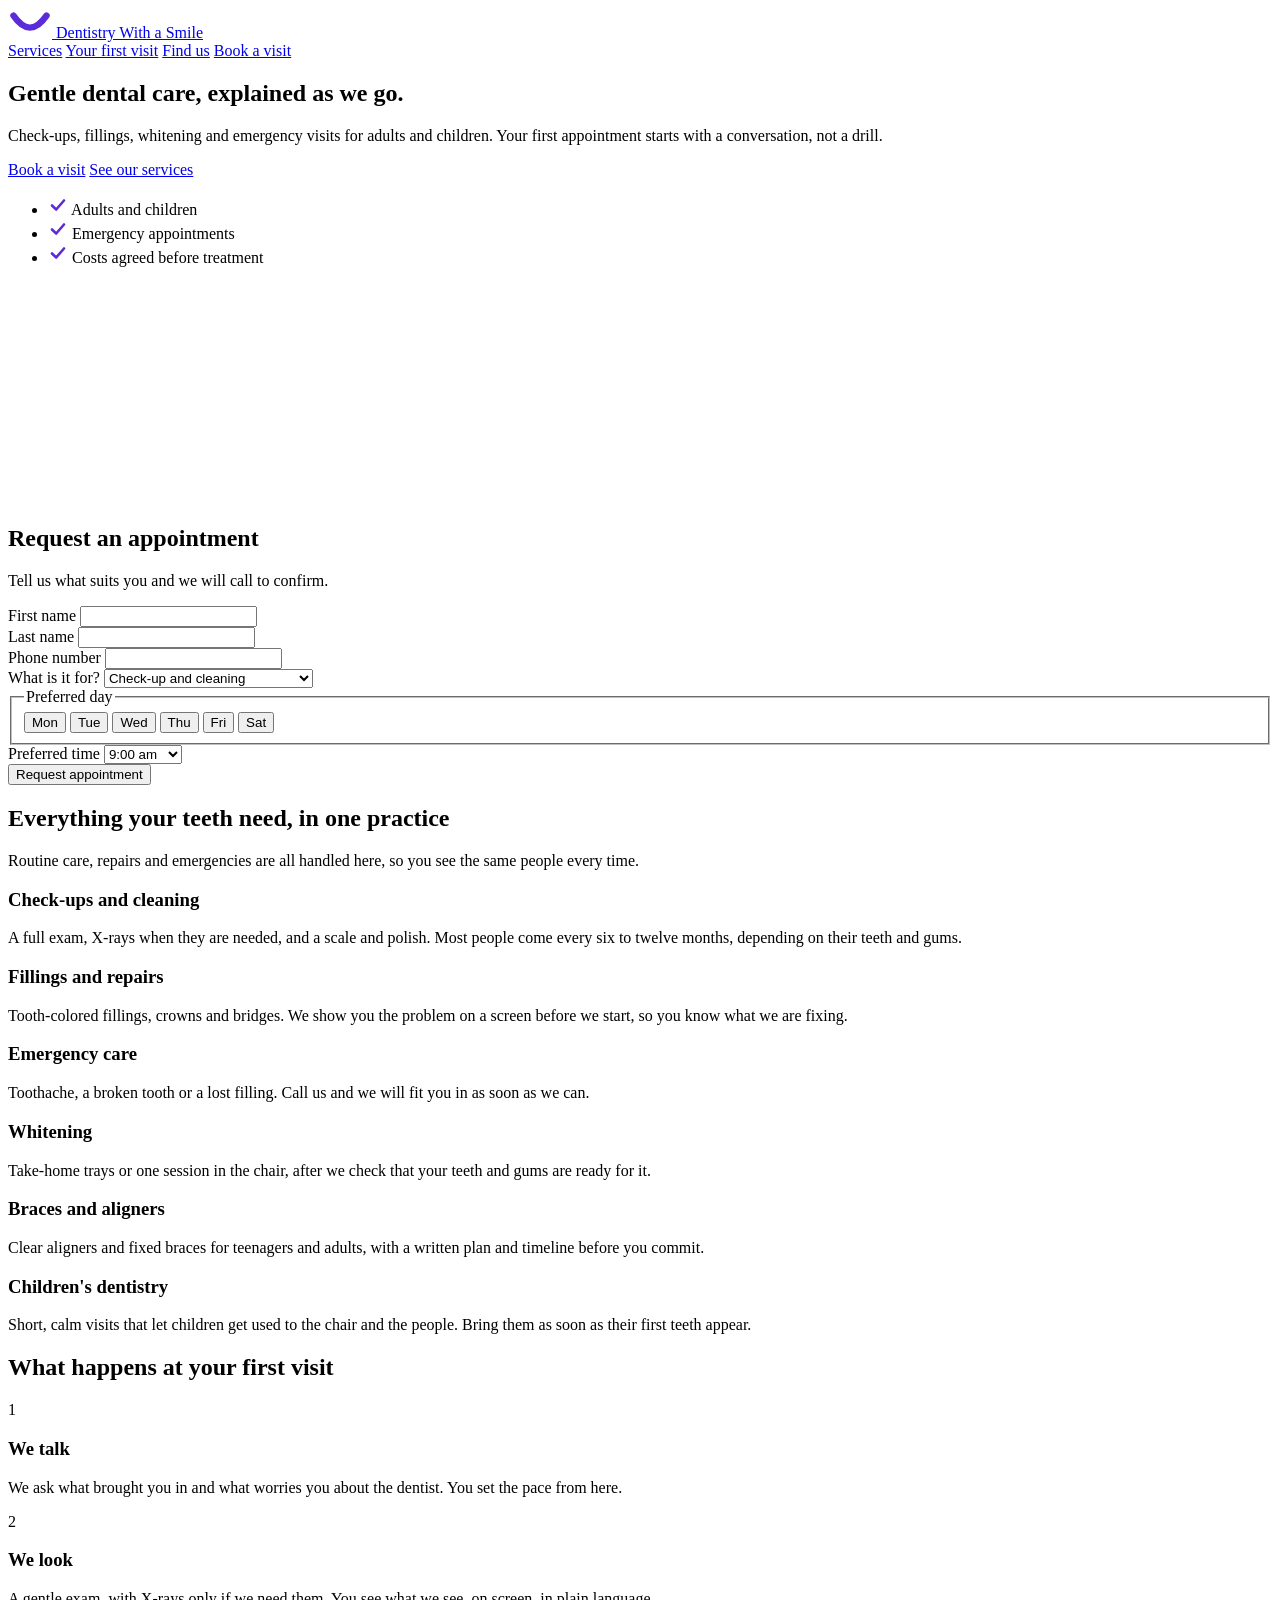
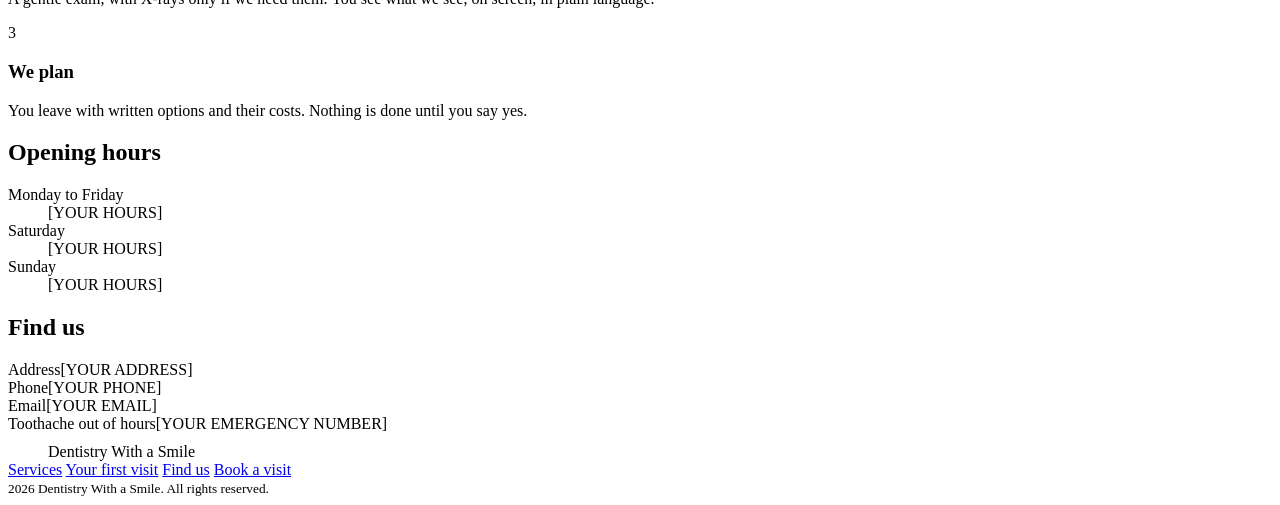
==== Dental/index.html @ fc87caff "Add files via upload" ====
<!doctype html>
<html lang="en">
<head>
<meta charset="utf-8">
<meta name="viewport" content="width=device-width, initial-scale=1">
<title>Lilac Row Dental</title>
<link rel="stylesheet" href="style.css">
<link rel="preconnect" href="https://fonts.googleapis.com">
<link rel="preconnect" href="https://fonts.gstatic.com" crossorigin>
<link rel="stylesheet" href="https://fonts.googleapis.com/css2?family=Bricolage+Grotesque:opsz,wght@12..96,500;12..96,700&family=Figtree:wght@400;500;600;700&display=swap">
<style>

</style>
</head>
<body>

<header>
  <div class="wrap header-inner">
    <a class="logo" href="#top">
      <svg viewBox="0 0 48 32" width="44" height="30" aria-hidden="true">
        <path d="M6 8 Q24 34 42 8" fill="none" stroke="#5B2BD9" stroke-width="7" stroke-linecap="round"></path>
      </svg>
      <span class="logo-name">Dentistry With a Smile</span>
    </a>
    <nav class="nav">
      <a href="#services">Services</a>
      <a href="#first-visit">Your first visit</a>
      <a href="#visit">Find us</a>
      <a class="nav-cta" href="#book">Book a visit</a>
    </nav>
  </div>
</header>

<main>
  <section id="top" class="hero">
    <div class="wrap hero-inner">
      <div class="hero-copy">
        <h1>Gentle dental care, explained as we go.</h1>
        <p class="hero-lead">Check-ups, fillings, whitening and emergency visits for adults and children. Your first appointment starts with a conversation, not a drill.</p>
        <div class="hero-actions">
          <a class="btn btn-primary" href="#book">Book a visit</a>
          <a class="btn btn-outline" href="#services">See our services</a>
        </div>
        <ul class="checks">
          <li>
            <svg viewBox="0 0 20 20" width="20" height="20" aria-hidden="true"><path d="M4 10.5 8.2 14.5 16 5.5" fill="none" stroke="#5B2BD9" stroke-width="2.6" stroke-linecap="round" stroke-linejoin="round"></path></svg>
            Adults and children
          </li>
          <li>
            <svg viewBox="0 0 20 20" width="20" height="20" aria-hidden="true"><path d="M4 10.5 8.2 14.5 16 5.5" fill="none" stroke="#5B2BD9" stroke-width="2.6" stroke-linecap="round" stroke-linejoin="round"></path></svg>
            Emergency appointments
          </li>
          <li>
            <svg viewBox="0 0 20 20" width="20" height="20" aria-hidden="true"><path d="M4 10.5 8.2 14.5 16 5.5" fill="none" stroke="#5B2BD9" stroke-width="2.6" stroke-linecap="round" stroke-linejoin="round"></path></svg>
            Costs agreed before treatment
          </li>
        </ul>
      </div>

      <div id="book" class="panel">
        <svg class="panel-arc" viewBox="0 0 520 90" aria-hidden="true">
          <path d="M50 14 Q260 118 470 14" fill="none" stroke="#FFFFFF" stroke-opacity="0.5" stroke-width="16" stroke-linecap="round"></path>
        </svg>
        <form class="card" id="booking-form">
          <div>
            <h2>Request an appointment</h2>
            <p class="sub">Tell us what suits you and we will call to confirm.</p>
          </div>
          <div class="row">
            <div class="field">
              <label for="pt-fname">First name</label>
              <input class="input" id="pt-fname" type="text" autocomplete="given-name">
            </div>
            <div class="field">
              <label for="pt-lname">Last name</label>
              <input class="input" id="pt-lname" type="text" autocomplete="family-name">
            </div>
            <div class="field">
              <label for="pt-phone">Phone number</label>
              <input class="input" id="pt-phone" type="tel" autocomplete="tel" maxlength="11">
            </div>
          </div>
          <div class="field">
            <label for="pt-service">What is it for?</label>
            <select class="input" id="pt-service">
              <option>Check-up and cleaning</option>
              <option>Toothache or something broken</option>
              <option>Filling or repair</option>
              <option>Whitening</option>
              <option>Braces or aligners</option>
              <option>My child's first visit</option>
            </select>
          </div>
          <fieldset class="group" data-chips="day">
            <legend class="group-label">Preferred day</legend>
            <div class="chips">
              <button class="chip" type="button" aria-pressed="false">Mon</button>
              <button class="chip" type="button" aria-pressed="true">Tue</button>
              <button class="chip" type="button" aria-pressed="false">Wed</button>
              <button class="chip" type="button" aria-pressed="false">Thu</button>
              <button class="chip" type="button" aria-pressed="false">Fri</button>
              <button class="chip" type="button" aria-pressed="false">Sat</button>
            </div>
          </fieldset>
          <div class="field">
            <label for="pt-time">Preferred time</label>
            <select class="input" id="pt-time">
              <option>9:00 am</option>
              <option>10:00 am</option>
              <option>11:00 am</option>
              <option>12:00 pm</option>
              <option>1:00 pm</option>
              <option>2:00 pm</option>
              <option>3:00 pm</option>
              <option>4:00 pm</option>
              <option>5:00 pm</option>
              <option>6:00 pm</option>
              <option>7:00 pm</option>
              <option>8:00 pm</option>
              <option>9:00 pm</option>
            </select>

          </div>
          <button class="btn btn-primary" type="submit">Request appointment</button>
          <p id="booking-status" class="status" role="status" aria-live="polite"></p>
        </form>
      </div>
    </div>
  </section>

  <section id="services" class="section">
    <div class="wrap services">
      <div class="section-head">
        <h2 class="h2">Everything your teeth need, in one practice</h2>
        <p>Routine care, repairs and emergencies are all handled here, so you see the same people every time.</p>
      </div>
      <div class="service-grid">
        <div class="service">
          <h3>Check-ups and cleaning</h3>
          <p>A full exam, X-rays when they are needed, and a scale and polish. Most people come every six to twelve months, depending on their teeth and gums.</p>
        </div>
        <div class="service">
          <h3>Fillings and repairs</h3>
          <p>Tooth-colored fillings, crowns and bridges. We show you the problem on a screen before we start, so you know what we are fixing.</p>
        </div>
        <div class="service">
          <h3>Emergency care</h3>
          <p>Toothache, a broken tooth or a lost filling. Call us and we will fit you in as soon as we can.</p>
        </div>
        <div class="service">
          <h3>Whitening</h3>
          <p>Take-home trays or one session in the chair, after we check that your teeth and gums are ready for it.</p>
        </div>
        <div class="service">
          <h3>Braces and aligners</h3>
          <p>Clear aligners and fixed braces for teenagers and adults, with a written plan and timeline before you commit.</p>
        </div>
        <div class="service">
          <h3>Children's dentistry</h3>
          <p>Short, calm visits that let children get used to the chair and the people. Bring them as soon as their first teeth appear.</p>
        </div>
      </div>
    </div>
  </section>

  <section id="first-visit" class="section steps-section">
    <div class="wrap steps-wrap">
      <h2 class="h2">What happens at your first visit</h2>
      <div class="steps">
        <div class="step">
          <span class="step-num">1</span>
          <h3>We talk</h3>
          <p>We ask what brought you in and what worries you about the dentist. You set the pace from here.</p>
        </div>
        <div class="step">
          <span class="step-num">2</span>
          <h3>We look</h3>
          <p>A gentle exam, with X-rays only if we need them. You see what we see, on screen, in plain language.</p>
        </div>
        <div class="step">
          <span class="step-num">3</span>
          <h3>We plan</h3>
          <p>You leave with written options and their costs. Nothing is done until you say yes.</p>
        </div>
      </div>
    </div>
  </section>

  <section id="visit" class="section">
    <div class="wrap visit-inner">
      <div class="hours">
        <h2 class="h2">Opening hours</h2>
        <dl>
          <div class="item"><dt>Monday to Friday</dt><dd>[YOUR HOURS]</dd></div>
          <div class="item"><dt>Saturday</dt><dd>[YOUR HOURS]</dd></div>
          <div class="item"><dt>Sunday</dt><dd>[YOUR HOURS]</dd></div>
        </dl>
      </div>
      <div class="contact">
        <h2>Find us</h2>
        <div><span class="label">Address</span><span class="value">[YOUR ADDRESS]</span></div>
        <div><span class="label">Phone</span><span class="value">[YOUR PHONE]</span></div>
        <div><span class="label">Email</span><span class="value">[YOUR EMAIL]</span></div>
        <div><span class="label">Toothache out of hours</span><span class="value">[YOUR EMERGENCY NUMBER]</span></div>
      </div>
    </div>
  </section>
</main>

<footer class="footer">
  <div class="wrap footer-inner">
    <div class="logo">
      <svg viewBox="0 0 48 32" width="36" height="24" aria-hidden="true">
        <path d="M6 8 Q24 34 42 8" fill="none" stroke="#FFFFFF" stroke-width="7" stroke-linecap="round"></path>
      </svg>
      <span class="logo-name">Dentistry With a Smile</span>
    </div>
    <nav>
      <a href="#services">Services</a>
      <a href="#first-visit">Your first visit</a>
      <a href="#visit">Find us</a>
      <a href="#book">Book a visit</a>
    </nav>
    <small>2026 Dentistry With a Smile. All rights reserved.</small>
  </div>
</footer>
<script src="Booking.js" defer></script>
</body>
</html>
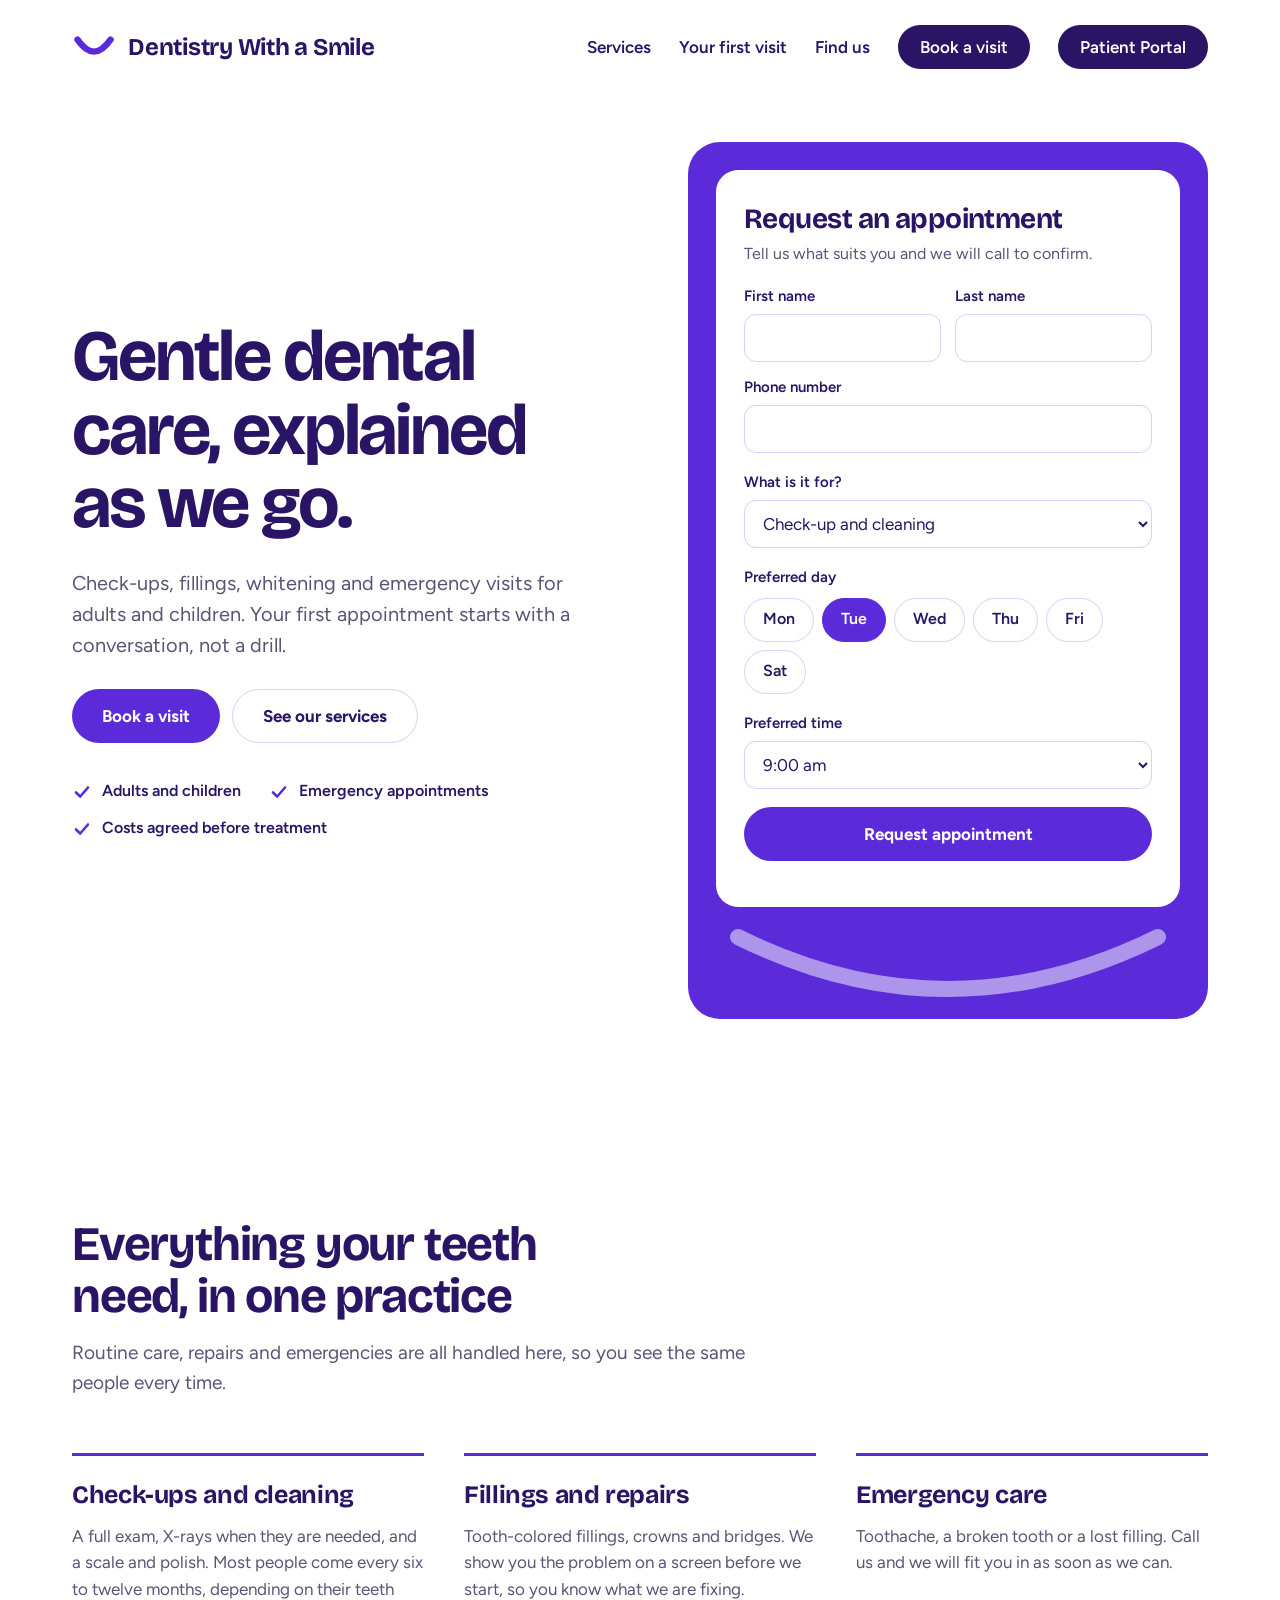
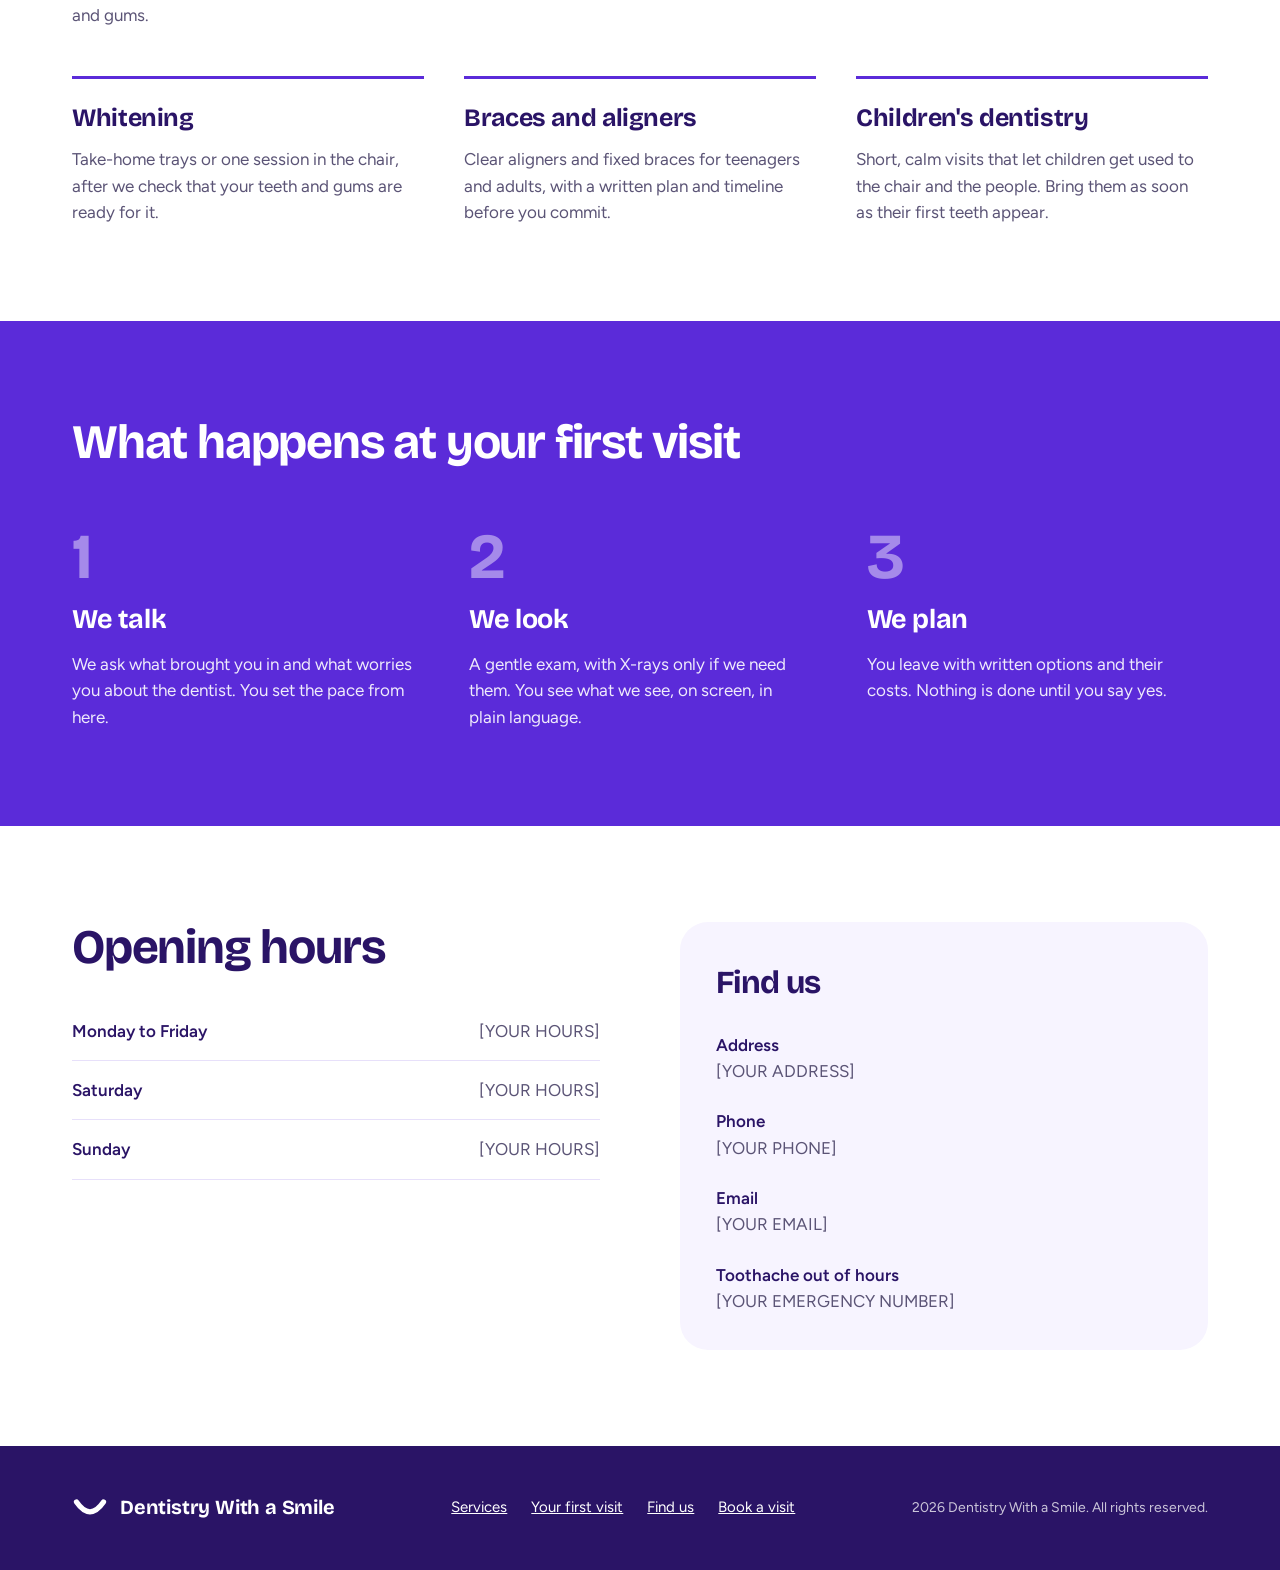
==== commit 34fca90e: "Add files via upload added patient" ====
--- a/Dental/index.html
+++ b/Dental/index.html
@@ -4,7 +4,7 @@
 <meta charset="utf-8">
 <meta name="viewport" content="width=device-width, initial-scale=1">
 <title>Lilac Row Dental</title>
-<link rel="stylesheet" href="style.css">
+<link rel="stylesheet" href="styles/style.css">
 <link rel="preconnect" href="https://fonts.googleapis.com">
 <link rel="preconnect" href="https://fonts.gstatic.com" crossorigin>
 <link rel="stylesheet" href="https://fonts.googleapis.com/css2?family=Bricolage+Grotesque:opsz,wght@12..96,500;12..96,700&family=Figtree:wght@400;500;600;700&display=swap">
@@ -27,6 +27,7 @@
       <a href="#first-visit">Your first visit</a>
       <a href="#visit">Find us</a>
       <a class="nav-cta" href="#book">Book a visit</a>
+      <a class="nav-cta" href="#patient-portal">Patient Portal</a>
     </nav>
   </div>
 </header>
@@ -224,6 +225,6 @@
     <small>2026 Dentistry With a Smile. All rights reserved.</small>
   </div>
 </footer>
-<script src="Booking.js" defer></script>
+<script src="Javascript/Booking.js" defer></script>
 </body>
 </html>
--- a/Dental/styles/style.css
+++ b/Dental/styles/style.css
@@ -0,0 +1,236 @@
+:root {
+  --violet: #5B2BD9;
+  --ink: #2A1466;
+  --muted: #5B5476;
+  --tint: #F7F4FF;
+  --line: #D9CFF7;
+  --line-soft: #E7E0FA;
+  --white: #FFFFFF;
+  --display: 'Bricolage Grotesque', system-ui, sans-serif;
+  --body: 'Figtree', system-ui, sans-serif;
+}
+
+* { box-sizing: border-box; }
+html { scroll-behavior: smooth; }
+body {
+  margin: 0;
+  background: var(--white);
+  color: var(--ink);
+  font-family: var(--body);
+  font-size: 17px;
+  line-height: 1.55;
+}
+a { color: inherit; }
+a:focus-visible, button:focus-visible, input:focus-visible, select:focus-visible {
+  outline: 3px solid #9B7BFF;
+  outline-offset: 2px;
+}
+h1, h2, h3 { margin: 0; font-family: var(--display); font-weight: 700; }
+p { margin: 0; }
+
+.wrap {
+  max-width: 1200px;
+  margin: 0 auto;
+  padding-left: max(32px, env(safe-area-inset-left, 0px));
+  padding-right: max(32px, env(safe-area-inset-right, 0px));
+}
+.section { padding-block: 96px; }
+.h2 {
+  font-size: clamp(32px, 4.4vw, 48px);
+  line-height: 1.08;
+  letter-spacing: -0.025em;
+  text-wrap: balance;
+}
+
+/* Buttons */
+.btn {
+  display: inline-flex;
+  align-items: center;
+  justify-content: center;
+  min-height: 54px;
+  padding: 0 30px;
+  border-radius: 999px;
+  font: inherit;
+  font-weight: 700;
+  font-size: 17px;
+  text-decoration: none;
+  cursor: pointer;
+  border: 0;
+}
+.btn:hover { opacity: 0.; transform: translateY(-1px); }
+.btn-primary { background: var(--violet); color: var(--white); }
+.btn-outline { border: 1.5px solid var(--line); color: var(--ink); background: transparent; }
+
+/* Header */
+.header-inner {
+  display: flex;
+  flex-wrap: wrap;
+  align-items: center;
+  justify-content: space-between;
+  gap: 16px 32px;
+  padding-block: 24px;
+}
+.logo { display: flex; align-items: center; gap: 12px; text-decoration: none; }
+.logo-name { font-family: var(--display); font-weight: 700; font-size: 24px; letter-spacing: -0.01em; }
+.nav { display: flex; flex-wrap: wrap; align-items: center; gap: 8px 28px; font-weight: 600; }
+.nav a { text-decoration: none; padding: 10px 0; }
+.nav .nav-cta {
+  display: inline-flex;
+  align-items: center;
+  min-height: 44px;
+  padding: 0 22px;
+  border-radius: 999px;
+  background: var(--ink);
+  color: var(--white);
+}
+
+/* Hero */
+.hero { padding: 48px 0 104px; }
+.hero-inner { display: flex; flex-wrap: wrap; align-items: center; gap: 56px; }
+.hero-copy { flex: 1 1 480px; min-width: 0; display: flex; flex-direction: column; gap: 28px; }
+.hero h1 {
+  font-size: clamp(42px, 6vw, 72px);
+  line-height: 1.02;
+  letter-spacing: -0.03em;
+  text-wrap: balance;
+}
+.hero-lead { max-width: 520px; font-size: 20px; color: var(--muted); }
+.hero-actions { display: flex; flex-wrap: wrap; gap: 12px; }
+.checks {
+  list-style: none;
+  margin: 8px 0 0;
+  padding: 0;
+  display: flex;
+  flex-wrap: wrap;
+  gap: 12px 28px;
+  font-weight: 600;
+  font-size: 16px;
+}
+.checks li { display: flex; align-items: center; gap: 10px; }
+
+/* Booking panel */
+.panel {
+  flex: 1 1 440px;
+  min-width: 0;
+  position: relative;
+  overflow: hidden;
+  border-radius: 32px;
+  background: var(--violet);
+  padding: 28px 28px 112px;
+}
+.panel-arc {
+  position: absolute;
+  left: 0;
+  bottom: 6px;
+  width: 100%;
+  height: auto;
+  display: block;
+}
+.card {
+  position: relative;
+  background: var(--white);
+  border-radius: 22px;
+  padding: 28px;
+  display: flex;
+  flex-direction: column;
+  gap: 18px;
+}
+.card h2 { font-size: 28px; letter-spacing: -0.02em; }
+.card .sub { font-size: 16px; color: var(--muted); }
+.row { display: flex; flex-wrap: wrap; gap: 14px; }
+.field { flex: 1 1 160px; min-width: 0; display: flex; flex-direction: column; gap: 6px; }
+.card > .field { flex: none; }
+.field label, .group-label { font-weight: 600; font-size: 15px; }
+.group legend { padding: 0; margin-bottom: 8px; }
+.input {
+  width: 100%;
+  min-height: 48px;
+  padding: 0 14px;
+  border-radius: 12px;
+  border: 1.5px solid var(--line);
+  background: var(--white);
+  color: var(--ink);
+  font: inherit;
+}
+.group { display: flex; flex-direction: column; gap: 8px; border: 0; padding: 0; margin: 0; min-width: 0; }
+.chips { display: flex; flex-wrap: wrap; gap: 8px; }
+.chip {
+  min-height: 44px;
+  padding: 0 18px;
+  border-radius: 999px;
+  border: 1.5px solid var(--line);
+  background: var(--white);
+  color: var(--ink);
+  font: inherit;
+  font-weight: 600;
+  font-size: 16px;
+  cursor: pointer;
+}
+.chip[aria-pressed="true"] { background: var(--violet); border-color: var(--violet); color: var(--white); }
+
+/* Services */
+.section-head { display: flex; flex-direction: column; gap: 16px; max-width: 680px; }
+.section-head p { font-size: 19px; color: var(--muted); }
+.services { display: flex; flex-direction: column; gap: 56px; }
+.service-grid { display: flex; flex-wrap: wrap; gap: 48px 40px; }
+.service {
+  flex: 1 1 300px;
+  min-width: 0;
+  border-top: 3px solid var(--violet);
+  padding-top: 20px;
+  display: flex;
+  flex-direction: column;
+  gap: 8px;
+}
+.service h3 { font-size: 25px; letter-spacing: -0.015em; }
+.service p { color: var(--muted); }
+
+/* First visit */
+.steps-section { background: var(--violet); color: var(--white); }
+.steps-wrap { display: flex; flex-direction: column; gap: 56px; }
+.steps-wrap .h2 { max-width: 700px; }
+.steps { display: flex; flex-wrap: wrap; gap: 48px 56px; }
+.step { flex: 1 1 280px; min-width: 0; display: flex; flex-direction: column; gap: 10px; }
+.step-num { font-family: var(--display); font-weight: 700; font-size: 64px; line-height: 1; color: rgba(255, 255, 255, 0.45); }
+.step h3 { font-size: 27px; letter-spacing: -0.015em; }
+.step p { color: rgba(255, 255, 255, 0.9); }
+
+/* Visit */
+.visit-inner { display: flex; flex-wrap: wrap; gap: 56px 80px; }
+.hours { flex: 1 1 400px; min-width: 0; display: flex; flex-direction: column; gap: 28px; }
+.hours dl { margin: 0; display: flex; flex-direction: column; }
+.hours .item { display: flex; justify-content: space-between; gap: 16px; padding: 16px 0; border-bottom: 1.5px solid var(--line-soft); }
+.hours dt { font-weight: 600; }
+.hours dd { margin: 0; color: var(--muted); }
+.contact {
+  flex: 1 1 400px;
+  min-width: 0;
+  background: var(--tint);
+  border-radius: 28px;
+  padding: 36px;
+  display: flex;
+  flex-direction: column;
+  gap: 24px;
+}
+.contact h2 { font-size: 32px; letter-spacing: -0.02em; }
+.contact .label { display: block; font-weight: 600; }
+.contact .value { display: block; color: var(--muted); }
+
+/* Footer */
+.footer { background: var(--ink); color: var(--white); }
+.footer-inner {
+  display: flex;
+  flex-wrap: wrap;
+  align-items: center;
+  justify-content: space-between;
+  gap: 16px 32px;
+  padding-block: 40px;
+}
+.footer .logo-name { font-size: 20px; }
+.footer nav { display: flex; flex-wrap: wrap; gap: 8px 24px; font-size: 15px; }
+.footer nav a { padding: 10px 0; }
+.footer small { font-size: 14px; color: rgba(255, 255, 255, 0.75); }
+
+@media (prefers-reduced-motion: reduce) {
+  html { scroll-behavior: auto; }
+}
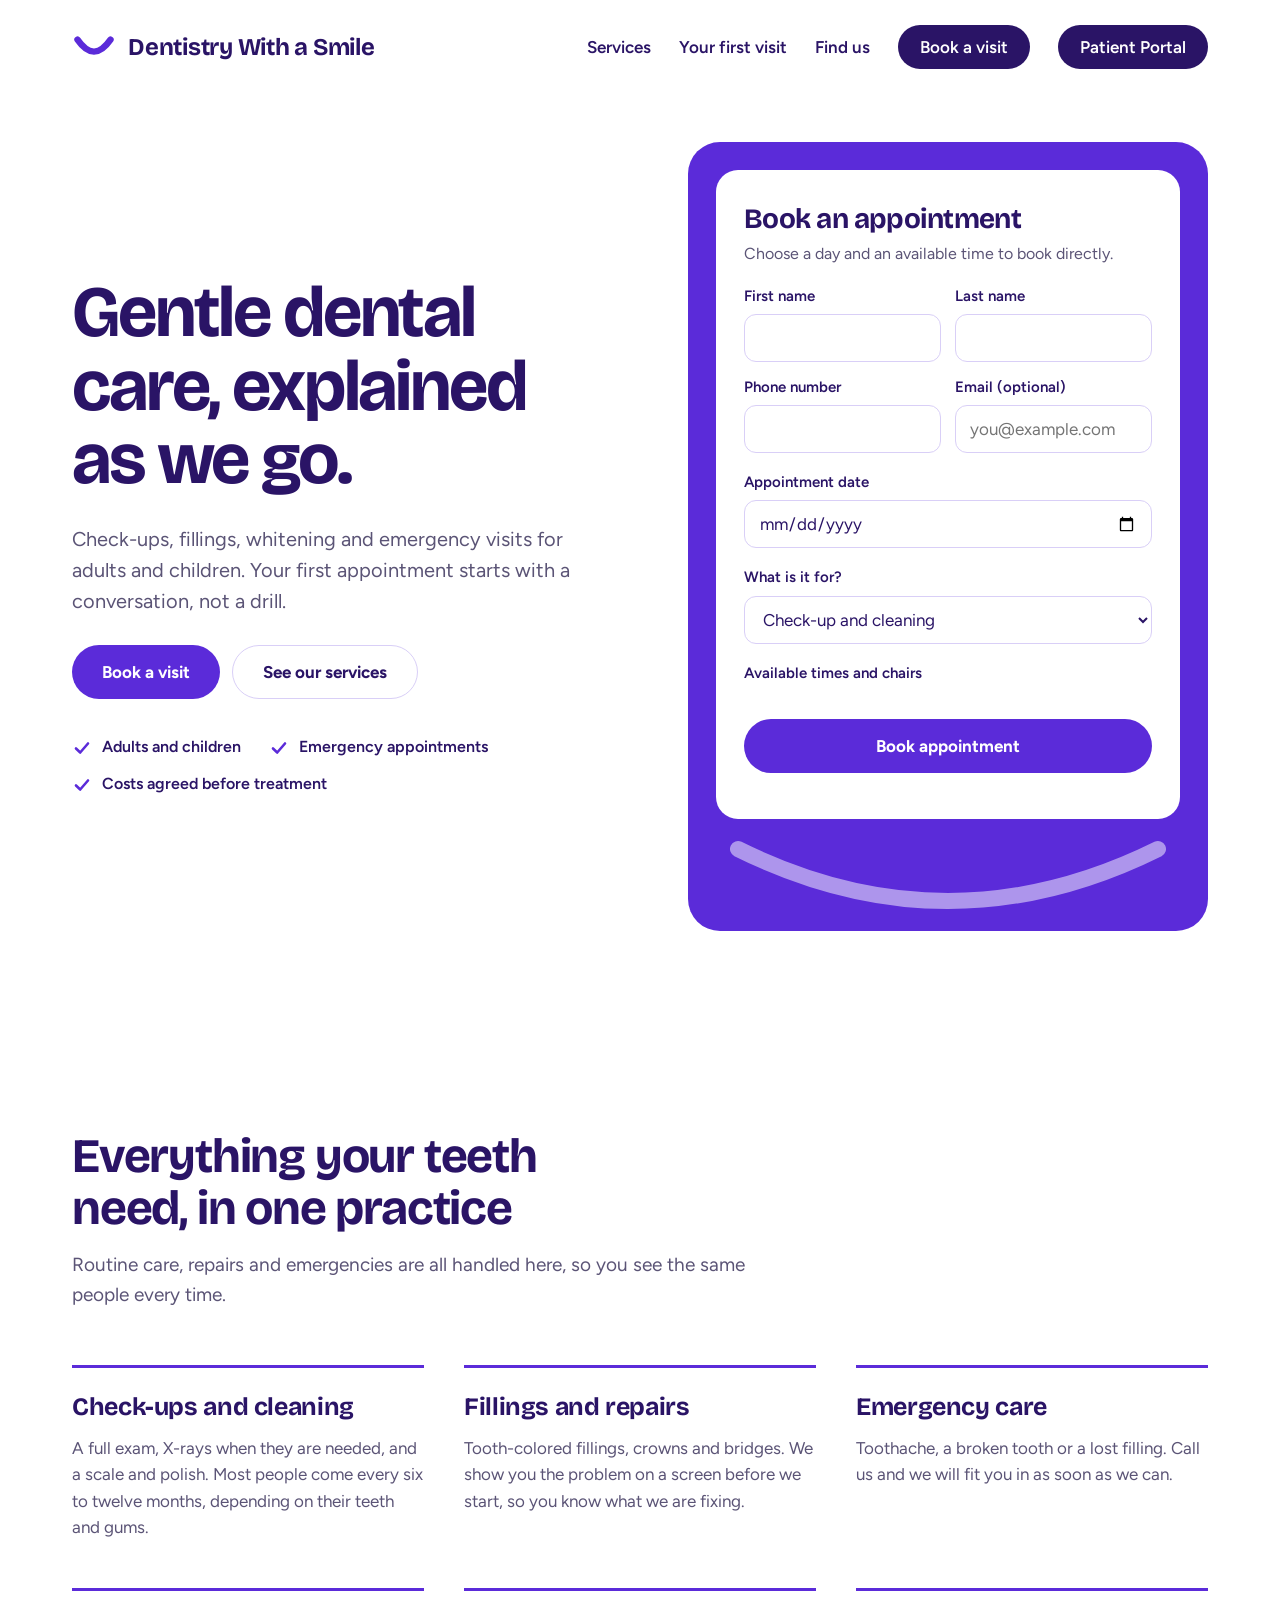
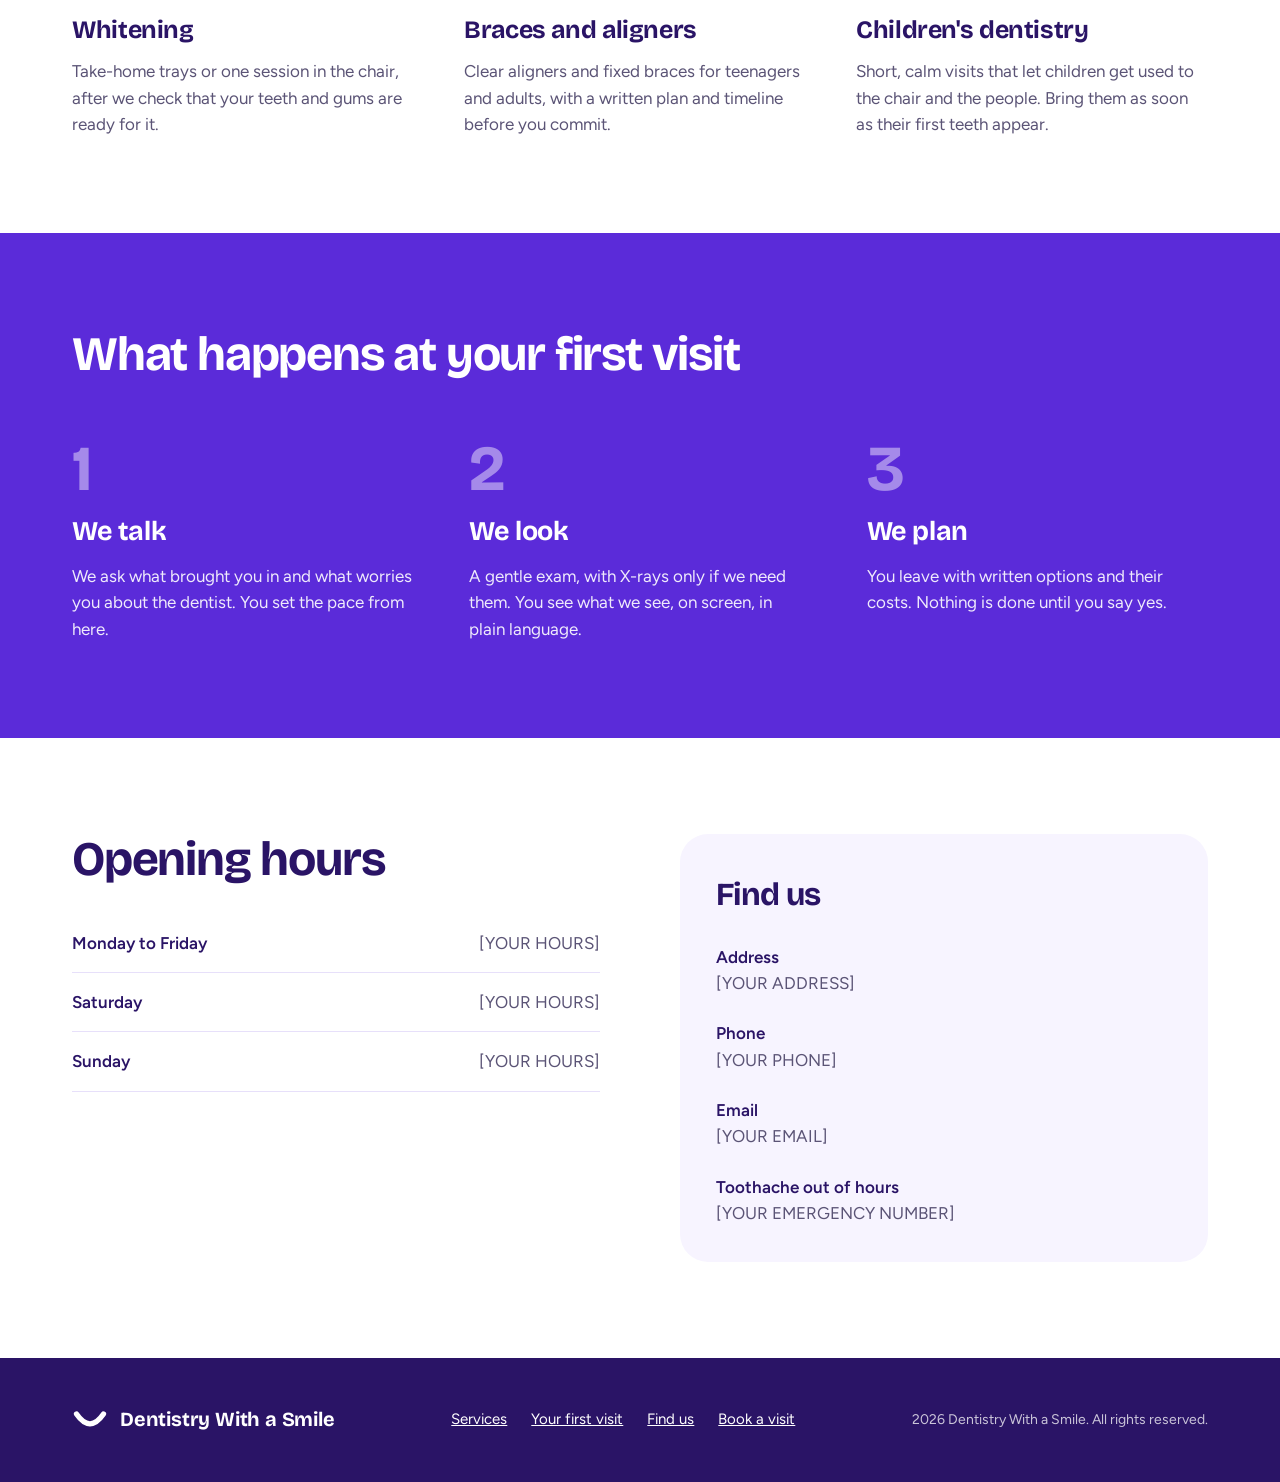
==== commit 8d774725: "Add files via upload" ====
--- a/Dental/index.html
+++ b/Dental/index.html
@@ -64,22 +64,30 @@
         </svg>
         <form class="card" id="booking-form">
           <div>
-            <h2>Request an appointment</h2>
-            <p class="sub">Tell us what suits you and we will call to confirm.</p>
+            <h2>Book an appointment</h2>
+            <p class="sub">Choose a day and an available time to book directly.</p>
           </div>
           <div class="row">
             <div class="field">
               <label for="pt-fname">First name</label>
-              <input class="input" id="pt-fname" type="text" autocomplete="given-name">
+              <input class="input" id="pt-fname" type="text" autocomplete="given-name" maxlength="80" required>
             </div>
             <div class="field">
               <label for="pt-lname">Last name</label>
-              <input class="input" id="pt-lname" type="text" autocomplete="family-name">
+              <input class="input" id="pt-lname" type="text" autocomplete="family-name" maxlength="80" required>
             </div>
             <div class="field">
               <label for="pt-phone">Phone number</label>
-              <input class="input" id="pt-phone" type="tel" autocomplete="tel" maxlength="11">
-            </div>
+              <input class="input" id="pt-phone" type="tel" autocomplete="tel" maxlength="20" required>
+            </div>
+            <div class="field">
+              <label for="pt-email">Email (optional)</label>
+              <input class="input" id="pt-email" type="email" autocomplete="email" maxlength="254" placeholder="you@example.com">
+            </div>
+          </div>
+          <div class="field">
+            <label for="pt-date">Appointment date</label>
+            <input class="input" id="pt-date" type="date" required>
           </div>
           <div class="field">
             <label for="pt-service">What is it for?</label>
@@ -92,37 +100,12 @@
               <option>My child's first visit</option>
             </select>
           </div>
-          <fieldset class="group" data-chips="day">
-            <legend class="group-label">Preferred day</legend>
-            <div class="chips">
-              <button class="chip" type="button" aria-pressed="false">Mon</button>
-              <button class="chip" type="button" aria-pressed="true">Tue</button>
-              <button class="chip" type="button" aria-pressed="false">Wed</button>
-              <button class="chip" type="button" aria-pressed="false">Thu</button>
-              <button class="chip" type="button" aria-pressed="false">Fri</button>
-              <button class="chip" type="button" aria-pressed="false">Sat</button>
-            </div>
+          <fieldset class="group" aria-describedby="pt-availability-message">
+            <legend class="group-label">Available times and chairs</legend>
+            <p class="availability-message" id="pt-availability-message" aria-live="polite"></p>
+            <div class="available-slots" id="pt-available-slots" role="group" aria-label="Available appointment slots"></div>
           </fieldset>
-          <div class="field">
-            <label for="pt-time">Preferred time</label>
-            <select class="input" id="pt-time">
-              <option>9:00 am</option>
-              <option>10:00 am</option>
-              <option>11:00 am</option>
-              <option>12:00 pm</option>
-              <option>1:00 pm</option>
-              <option>2:00 pm</option>
-              <option>3:00 pm</option>
-              <option>4:00 pm</option>
-              <option>5:00 pm</option>
-              <option>6:00 pm</option>
-              <option>7:00 pm</option>
-              <option>8:00 pm</option>
-              <option>9:00 pm</option>
-            </select>
-
-          </div>
-          <button class="btn btn-primary" type="submit">Request appointment</button>
+          <button class="btn btn-primary" id="pt-submit" type="submit">Book appointment</button>
           <p id="booking-status" class="status" role="status" aria-live="polite"></p>
         </form>
       </div>
@@ -225,6 +208,7 @@
     <small>2026 Dentistry With a Smile. All rights reserved.</small>
   </div>
 </footer>
+<script src="Javascript/storage.js" defer></script>
 <script src="Javascript/Booking.js" defer></script>
 </body>
 </html>
--- a/Dental/styles/style.css
+++ b/Dental/styles/style.css
@@ -83,6 +83,8 @@
   background: var(--ink);
   color: var(--white);
 }
+
+.nav-cta:hover{ opacity: 0.8; transform: translateY(-1px); }
 
 /* Hero */
 .hero { padding: 48px 0 104px; }
